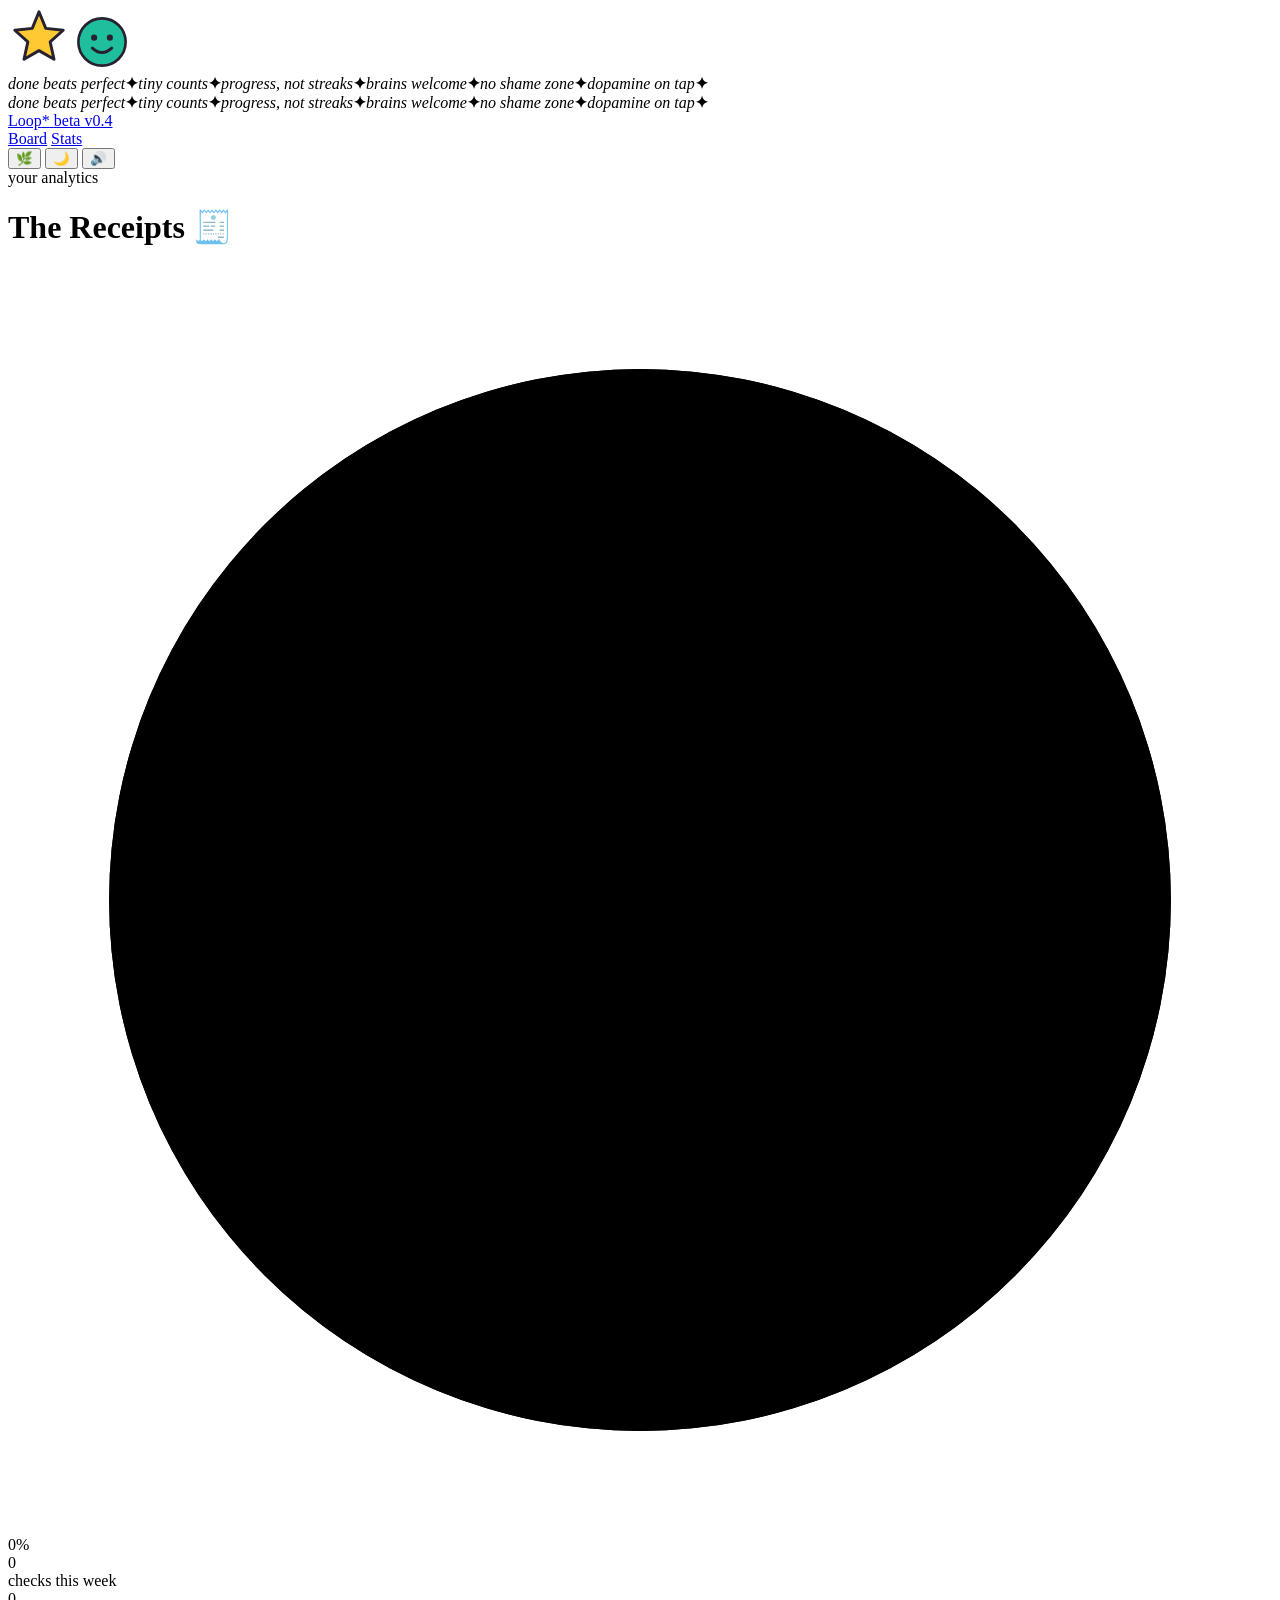
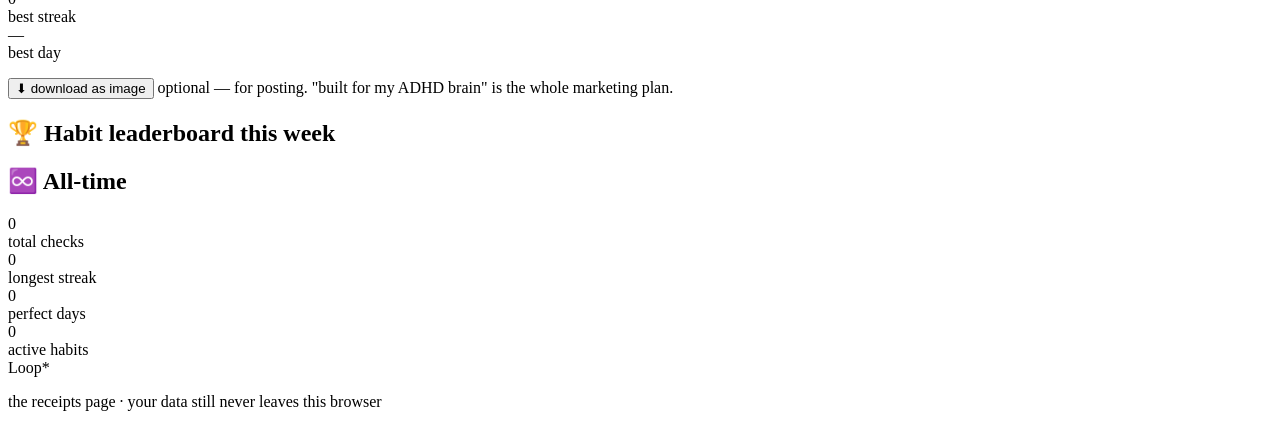
==== stats.html @ 638c5ec5 "Add files via upload" ====
<!DOCTYPE html>
<html lang="en">
<head>
  <meta charset="UTF-8">
  <meta name="viewport" content="width=device-width, initial-scale=1.0">
  <title>Loop* — the receipts</title>
  <script>
    try{ if(JSON.parse(localStorage.getItem('loop.state.v1')).theme === 'night')
      document.documentElement.setAttribute('data-theme','night'); }catch(e){}
  </script>
  <link rel="preconnect" href="https://fonts.googleapis.com">
  <link rel="preconnect" href="https://fonts.gstatic.com" crossorigin>
  <link href="https://fonts.googleapis.com/css2?family=Bricolage+Grotesque:opsz,wght@12..96,300..800&family=Atkinson+Hyperlegible:ital,wght@0,400;0,700;1,400&family=Space+Mono:wght@400;700&display=swap" rel="stylesheet">
  <link rel="stylesheet" href="css/base.css">
  <link rel="stylesheet" href="css/app.css">
  <link rel="stylesheet" href="css/theme.css">
  <link rel="stylesheet" href="css/stats.css">
</head>
<body>

  <div class="ambient" aria-hidden="true">
    <svg class="sticker st1" width="62" height="62" viewBox="0 0 64 64"><path d="M32 4l7 17 18 2-13.5 12 4 18L32 44l-15.5 9 4-18L7 23l18-2z" fill="#FFC933" stroke="#272130" stroke-width="3" stroke-linejoin="round"/></svg>
    <svg class="sticker st4" width="56" height="56" viewBox="0 0 64 64"><circle cx="32" cy="32" r="27" fill="#1FBE9C" stroke="#272130" stroke-width="3"/><circle cx="23" cy="27" r="3.5" fill="#272130"/><circle cx="41" cy="27" r="3.5" fill="#272130"/><path d="M21 39 q11 10 22 0" fill="none" stroke="#272130" stroke-width="3.5" stroke-linecap="round"/></svg>
  </div>

  <div class="ticker" aria-hidden="true">
    <div class="ticker-track">
      <div class="half"><i>done beats perfect</i><b>✦</b><i>tiny counts</i><b>✦</b><i>progress, not streaks</i><b>✦</b><i>brains welcome</i><b>✦</b><i>no shame zone</i><b>✦</b><i>dopamine on tap</i><b>✦</b></div>
      <div class="half"><i>done beats perfect</i><b>✦</b><i>tiny counts</i><b>✦</b><i>progress, not streaks</i><b>✦</b><i>brains welcome</i><b>✦</b><i>no shame zone</i><b>✦</b><i>dopamine on tap</i><b>✦</b></div>
    </div>
  </div>

  <header class="topbar">
    <div class="container">
      <a class="logo" href="index.html">Loop<span class="spark">*</span> <span class="pill">beta v0.4</span></a>
      <nav class="topnav">
        <a href="index.html">Board</a>
        <a href="stats.html" class="active">Stats</a>
      </nav>
      <button id="calmBtn" class="icon-btn" aria-pressed="false" title="calm mode">🌿</button>
      <button id="themeBtn" class="icon-btn" title="switch day / night">🌙</button>
      <button id="soundBtn" class="icon-btn" aria-pressed="true" title="toggle sounds">🔊</button>
    </div>
  </header>

  <main class="container stats-main">

    <header class="stats-head">
      <div>
        <span class="kicker">your analytics</span>
        <h1>The Receipts 🧾</h1>
      </div>
      <span class="range" id="range"></span>
    </header>

    <section class="panel">
      <div class="report-grid">
        <div class="big-ring-wrap" title="week completion">
          <svg class="big-ring" viewBox="0 0 200 200">
            <circle class="bg" cx="100" cy="100" r="84"/>
            <circle class="fg" id="bigRing" cx="100" cy="100" r="84"/>
          </svg>
          <div class="big-label"><span id="bigPct">0%</span></div>
        </div>
        <div class="stat-boxes">
          <div class="stat-box"><div class="stat-value" id="vChecks">0</div><div class="stat-label">checks this week</div></div>
          <div class="stat-box"><div class="stat-value" id="vStreak">0</div><div class="stat-label">best streak</div></div>
          <div class="stat-box"><div class="stat-value" id="vDay">—</div><div class="stat-label">best day</div></div>
        </div>
      </div>

      <div class="bars" id="bars"></div>
      <p class="quote-line" id="quoteLine"></p>

      <div class="report-actions">
        <button class="btn btn-primary" id="dlBtn">⬇ download as image</button>
        <span class="share-hint">optional — for posting. "built for my ADHD brain" is the whole marketing plan.</span>
      </div>
    </section>

    <section class="panel">
      <h2>🏆 Habit leaderboard <span class="chip">this week</span></h2>
      <div id="lb"></div>
    </section>

    <section class="panel">
      <h2>♾️ All-time</h2>
      <div class="tiles">
        <div class="tile"><div class="stat-value" id="tChecks">0</div><div class="stat-label">total checks</div></div>
        <div class="tile"><div class="stat-value" id="tStreak">0</div><div class="stat-label">longest streak</div></div>
        <div class="tile"><div class="stat-value" id="tPerfect">0</div><div class="stat-label">perfect days</div></div>
        <div class="tile"><div class="stat-value" id="tHabits">0</div><div class="stat-label">active habits</div></div>
      </div>
    </section>

  </main>

  <footer>
    <div class="container">
      <div class="foot-logo display">Loop<span class="spark">*</span></div>
      <p class="fine">the receipts page · your data still never leaves this browser</p>
    </div>
  </footer>

  <script src="js/storage.js"></script>
  <script src="js/habits.js"></script>
  <script src="js/report.js"></script>
  <script src="js/stats.js"></script>
</body>
</html>
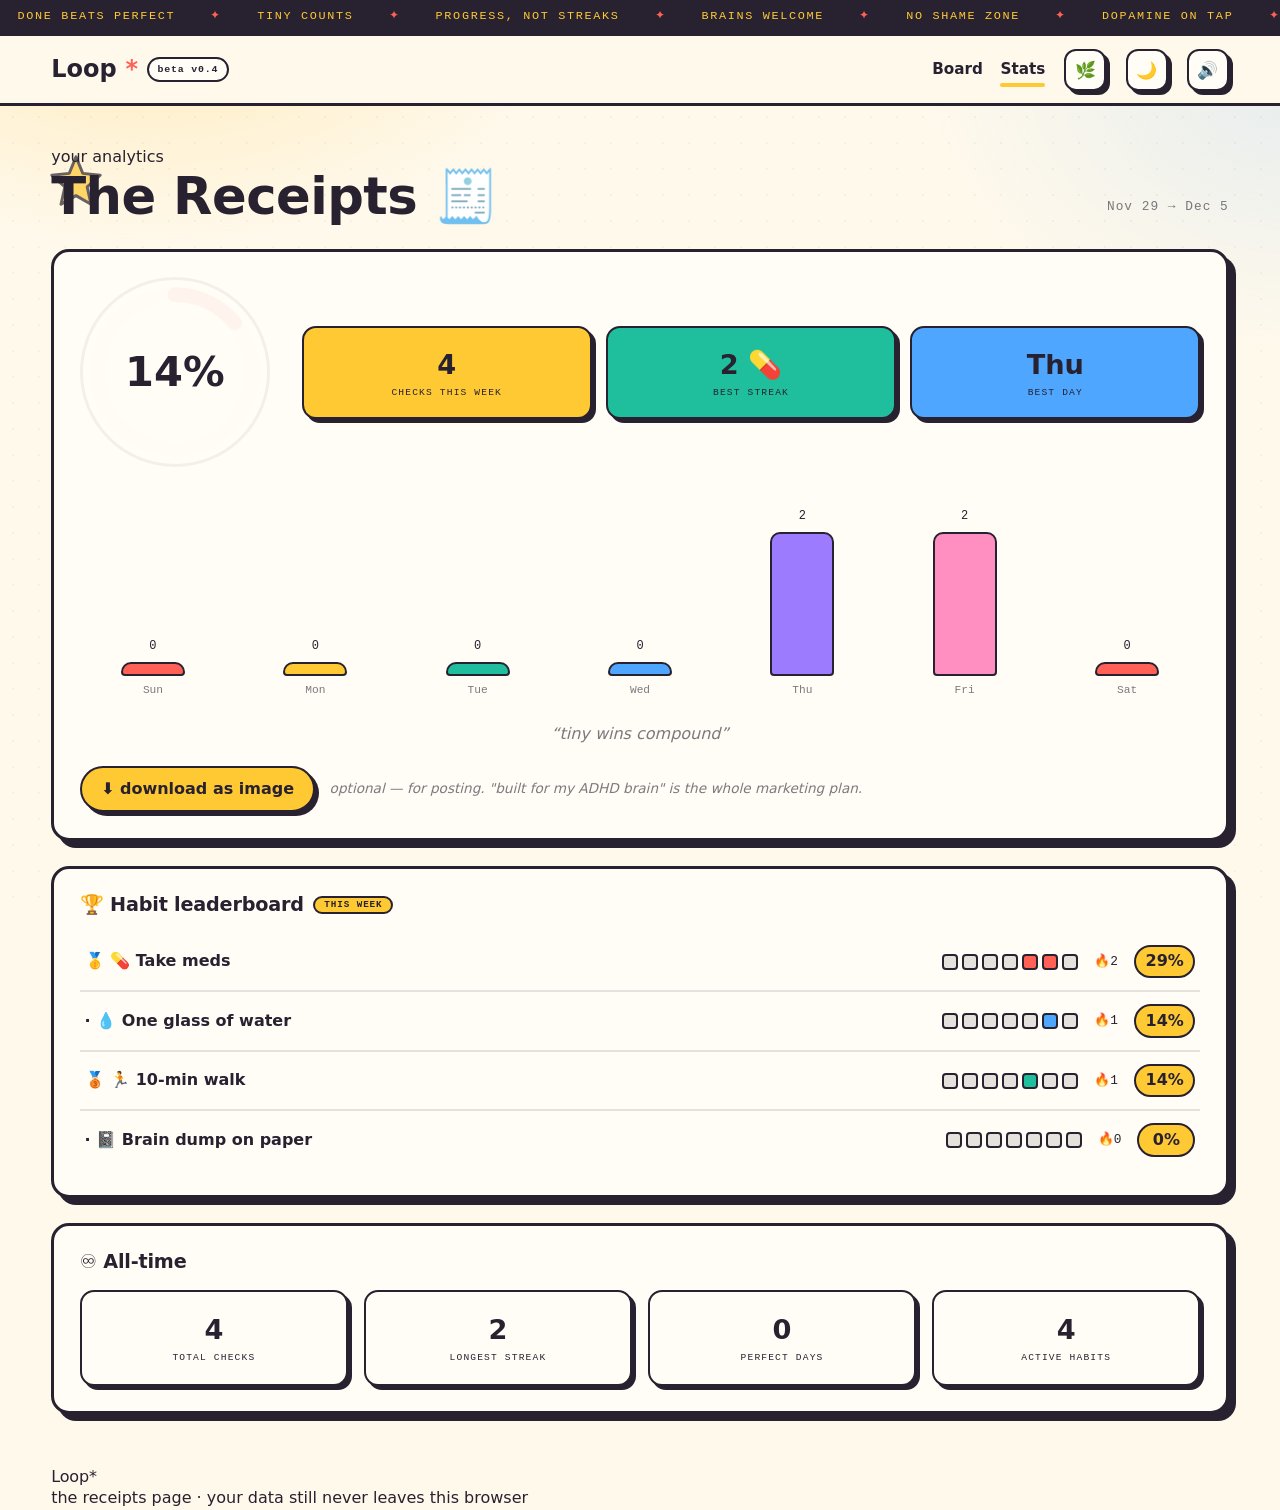
==== commit d946bf83: "Update stats.html" ====
--- a/stats.html
+++ b/stats.html
@@ -14,6 +14,7 @@
   <link rel="stylesheet" href="css/base.css">
   <link rel="stylesheet" href="css/app.css">
   <link rel="stylesheet" href="css/theme.css">
+  <link rel="stylesheet" href="css/mobile.css">
   <link rel="stylesheet" href="css/stats.css">
 </head>
 <body>
@@ -107,4 +108,4 @@
   <script src="js/report.js"></script>
   <script src="js/stats.js"></script>
 </body>
-</html>+</html>
--- a/css/base.css
+++ b/css/base.css
@@ -0,0 +1,70 @@
+/* ═══════════ css/base.css — tokens · reset · typography · ambience ═══════════ */
+
+:root{
+  --paper:#FFF9EC;      --card:#FFFDF6;
+  --ink:#272130;        --ink-60:rgba(39,33,48,.6);  --ink-12:rgba(39,33,48,.12);
+  --sun:#FFC933;  --coral:#FF6157;  --mint:#1FBE9C;
+  --sky:#4FA6FF;  --grape:#9C7BFF;  --pink:#FF8FC0;
+  --line:3px solid var(--ink);
+  --shadow:7px 7px 0 var(--ink);
+  --shadow-sm:4px 4px 0 var(--ink);
+  --r:18px; --r-sm:12px;
+  --display:"Bricolage Grotesque", system-ui, sans-serif;
+  --body:"Atkinson Hyperlegible", system-ui, sans-serif;
+  --mono:"Space Mono", monospace;
+}
+
+*,*::before,*::after{ box-sizing:border-box; margin:0; padding:0 }
+html{ scroll-behavior:smooth }
+
+body{
+  font-family:var(--body); background:var(--paper); color:var(--ink);
+  line-height:1.55; overflow-x:hidden; min-height:100vh;
+}
+
+/* layered ambient background: dot grid + warm glows */
+body::before{
+  content:""; position:fixed; inset:0; z-index:0; pointer-events:none;
+  background-image:radial-gradient(var(--ink) 1.1px, transparent 1.1px);
+  background-size:26px 26px; opacity:.06;
+}
+body::after{
+  content:""; position:fixed; inset:0; z-index:0; pointer-events:none;
+  background:
+    radial-gradient(620px 420px at 12% -5%, rgba(255,201,51,.30), transparent 70%),
+    radial-gradient(540px 400px at 102% 8%, rgba(79,166,255,.14), transparent 70%);
+}
+
+img,svg{ display:block; max-width:100% }
+button,input,select{ font:inherit; color:inherit }
+button{ cursor:pointer; background:none; border:none }
+a{ color:inherit; text-decoration:none }
+::selection{ background:var(--sun); color:var(--ink) }
+:focus-visible{ outline:3px dashed var(--coral); outline-offset:3px; border-radius:4px }
+
+.container{ width:min(1200px, 92vw); margin-inline:auto; position:relative; z-index:2 }
+h1,h2,h3,.display{ font-family:var(--display); line-height:1.05; letter-spacing:-.01em }
+
+/* floating stickers */
+.ambient{ position:fixed; inset:0; z-index:1; pointer-events:none; overflow:hidden }
+.sticker{ position:absolute; opacity:.9; animation:float 7s ease-in-out infinite alternate }
+.st1{ top:17%; left:3.5% }
+.st2{ top:11%; right:4.5%; animation-delay:-2s }
+.st3{ bottom:27%; left:5%; animation-delay:-4s }
+.st4{ bottom:10%; right:7%; animation-delay:-1s }
+.st5{ top:46%; right:2.5%; animation-delay:-3s }
+.big-ring{ position:absolute; border:3px solid var(--ink); border-radius:50%; opacity:.05 }
+.r-a{ width:520px; height:520px; top:-180px; right:-160px }
+.r-b{ width:380px; height:380px; bottom:-160px; left:-140px }
+@keyframes float{ from{ transform:translateY(-10px) rotate(-6deg) } to{ transform:translateY(14px) rotate(7deg) } }
+
+.pill{
+  font-family:var(--mono); font-size:.62rem; letter-spacing:.08em;
+  border:2px solid var(--ink); border-radius:999px; padding:.15rem .55rem;
+  background:var(--card); vertical-align:middle;
+}
+
+@media (prefers-reduced-motion: reduce){
+  *{ animation:none !important; transition:none !important }
+  html{ scroll-behavior:auto }
+}
--- a/css/app.css
+++ b/css/app.css
@@ -0,0 +1,143 @@
+/* ═══════════ css/app.css — ticker · topbar · board · timer · composer ═══════════ */
+
+/* --- ticker --- */
+.ticker{ background:var(--ink); color:var(--sun); overflow:hidden; border-bottom:var(--line); position:relative; z-index:3 }
+.ticker-track{ display:flex; width:max-content; animation:tick 28s linear infinite }
+.half{ display:flex; gap:2.2rem; padding:.45rem 1.1rem .45rem 1.1rem; font-family:var(--mono); font-size:.74rem; letter-spacing:.14em; text-transform:uppercase; white-space:nowrap }
+.half i{ font-style:normal } .half b{ color:var(--coral); font-weight:400 }
+@keyframes tick{ to{ transform:translateX(-50%) } }
+
+/* --- topbar --- */
+.topbar{ position:sticky; top:0; z-index:50; background:var(--paper); border-bottom:var(--line) }
+.topbar .container{ display:flex; align-items:center; gap:1.2rem; padding:.8rem 0; flex-wrap:wrap }
+.logo{ font-family:var(--display); font-weight:800; font-size:1.5rem; display:flex; align-items:center; gap:.55rem }
+.logo .spark{ color:var(--coral); display:inline-block; animation:wiggle 3s ease-in-out infinite }
+@keyframes wiggle{ 0%,100%{ transform:rotate(-8deg) } 50%{ transform:rotate(10deg) scale(1.15) } }
+.topnav{ display:flex; gap:1.1rem; margin-left:auto; font-weight:700; font-size:.95rem }
+.topnav a{ position:relative; padding:.2rem 0 }
+.topnav a::after{ content:""; position:absolute; left:0; bottom:-3px; height:4px; width:0; background:var(--sun); border-radius:2px; transition:width .25s }
+.topnav a:hover::after{ width:100% }
+.icon-btn{ width:42px; height:42px; border:2.5px solid var(--ink); border-radius:12px; background:var(--card); box-shadow:var(--shadow-sm); font-size:1.05rem; transition:transform .15s, box-shadow .15s }
+.icon-btn:hover{ transform:translate(-2px,-2px); box-shadow:6px 6px 0 var(--ink) }
+.icon-btn:active{ transform:translate(2px,2px); box-shadow:1px 1px 0 var(--ink) }
+
+/* --- layout --- */
+.app-grid{ display:grid; grid-template-columns:1.15fr .85fr; gap:1.6rem; padding:2.4rem 0 3.4rem; align-items:start }
+.side{ display:grid; gap:1.6rem }
+.panel{ background:var(--card); border:var(--line); border-radius:var(--r); box-shadow:var(--shadow); padding:1.6rem; position:relative }
+.panel h2{ font-size:1.2rem; margin-bottom:1.1rem; display:flex; align-items:center; gap:.6rem; flex-wrap:wrap }
+.chip{ font-family:var(--mono); font-size:.58rem; letter-spacing:.1em; text-transform:uppercase; border:2px solid var(--ink); border-radius:999px; padding:.12rem .55rem; background:var(--sun) }
+
+/* --- today head + progress ring --- */
+.today-head{ display:flex; align-items:center; gap:1rem; margin-bottom:1.3rem; flex-wrap:wrap }
+.today-head h1{ font-size:clamp(2rem, 4vw, 2.7rem); font-weight:800 }
+.today-date{ font-family:var(--mono); font-size:.78rem; color:var(--ink-60); text-transform:uppercase; letter-spacing:.12em }
+.ring-wrap{ margin-left:auto; position:relative; width:76px; height:76px }
+.ring{ transform:rotate(-90deg) }
+.ring circle{ fill:none; stroke-width:9; stroke-linecap:round }
+.ring .bg{ stroke:var(--ink-12) }
+.ring .fg{ stroke:var(--coral); stroke-dasharray:188.5; stroke-dashoffset:188.5; transition:stroke-dashoffset .6s cubic-bezier(.6,0,.2,1.4) }
+.ring-label{ position:absolute; inset:0; display:grid; place-items:center; font-family:var(--mono); font-weight:700; font-size:.85rem }
+
+/* --- energy check-in --- */
+.battery{ display:flex; align-items:center; gap:.7rem; flex-wrap:wrap; margin-bottom:1.3rem; padding:.8rem 1rem; border:2.5px dashed var(--ink); border-radius:var(--r-sm); background:rgba(255,201,51,.16) }
+.battery-label{ font-weight:700; font-size:.9rem }
+.battery-cells{ display:flex; gap:.35rem }
+.bcell{ width:26px; height:16px; border:2px solid var(--ink); border-radius:4px; background:var(--card); transition:transform .12s, background .2s }
+.bcell:hover{ transform:translateY(-3px) }
+.bcell.on{ background:var(--mint) }
+.battery-note{ font-size:.85rem; color:var(--ink-60); font-style:italic }
+
+/* --- habit rows --- */
+.habit-list{ list-style:none; display:grid; gap:.8rem }
+.habit{
+  display:flex; align-items:center; gap:.9rem; background:var(--card);
+  border:2.5px solid var(--ink); border-radius:var(--r-sm); padding:.8rem .9rem;
+  box-shadow:var(--shadow-sm); position:relative;
+  transition:transform .16s, box-shadow .16s, background .3s;
+}
+.habit:hover{ transform:translate(-2px,-2px); box-shadow:6px 6px 0 var(--ink) }
+.habit.is-done{ background:var(--card); background:color-mix(in srgb, var(--tint) 20%, var(--card)) }
+.habit.is-done .habit-name{ text-decoration:line-through; text-decoration-thickness:3px }
+.check{ width:38px; height:38px; flex:none; border:2.5px solid var(--ink); border-radius:10px; background:var(--paper); display:grid; place-items:center; font-size:1.15rem; transition:background .2s }
+.habit.is-done .check{ background:var(--tint); animation:pop .45s cubic-bezier(.5,1.8,.4,1) }
+.habit-meta{ min-width:0; flex:1 }
+.habit-name{ font-family:var(--display); font-weight:700; font-size:1.05rem; display:block }
+.habit-sub{ font-size:.74rem; color:var(--ink-60); font-family:var(--mono) }
+.flame{ font-family:var(--mono); font-size:.78rem; border:2px solid var(--ink); border-radius:999px; padding:.2rem .55rem; background:var(--card); flex:none }
+.flame.hot{ background:var(--coral); animation:flicker 1.6s ease-in-out infinite }
+@keyframes flicker{ 0%,100%{ transform:rotate(-2deg) } 50%{ transform:rotate(2deg) scale(1.06) } }
+@keyframes pop{ 0%{ transform:scale(.4) rotate(-14deg) } 60%{ transform:scale(1.2) rotate(8deg) } 100%{ transform:scale(1) } }
+.del{ width:30px; height:30px; flex:none; border:2px solid var(--ink); border-radius:8px; background:var(--paper); font-size:.8rem; opacity:0; transition:opacity .15s, background .15s }
+.habit:hover .del, .habit:focus-within .del{ opacity:1 }
+.del:hover{ background:var(--coral); color:#fff }
+
+.add-row{ width:100%; margin-top:.9rem; padding:.95rem; border:3px dashed var(--ink); border-radius:var(--r-sm); font-family:var(--display); font-weight:700; font-size:1rem; transition:background .2s, transform .15s }
+.add-row:hover{ background:rgba(255,201,51,.35); transform:translateY(-2px) }
+
+.done-banner{ margin-top:1.2rem; background:var(--ink); color:var(--sun); border-radius:var(--r-sm); padding:1rem 1.2rem; font-family:var(--display); font-weight:800; font-size:1.1rem; animation:bannerIn .5s cubic-bezier(.4,1.6,.4,1) }
+@keyframes bannerIn{ from{ transform:scale(.85); opacity:0 } }
+
+/* --- spotlight --- */
+.spot-card{ border:2.5px solid var(--ink); border-radius:var(--r-sm); padding:1.2rem; background:rgba(79,166,255,.12); display:grid; gap:.6rem; text-align:center; min-height:150px; align-content:center }
+.spot-emoji{ font-size:2.6rem; animation:bob 2.4s ease-in-out infinite }
+@keyframes bob{ 0%,100%{ transform:translateY(0) } 50%{ transform:translateY(-6px) } }
+.spot-name{ font-family:var(--display); font-weight:800; font-size:1.3rem }
+.spot-hint{ font-size:.85rem; color:var(--ink-60); font-style:italic }
+.spot-actions{ display:flex; gap:.6rem; justify-content:center; margin-top:.9rem }
+
+/* --- buttons --- */
+.btn{ font-family:var(--display); font-weight:700; border:2.5px solid var(--ink); border-radius:999px; padding:.55rem 1.2rem; background:var(--card); box-shadow:var(--shadow-sm); transition:transform .15s, box-shadow .15s }
+.btn:hover{ transform:translate(-2px,-2px); box-shadow:5px 5px 0 var(--ink) }
+.btn:active{ transform:translate(2px,2px); box-shadow:0 0 0 var(--ink) }
+.btn:disabled{ opacity:.45; pointer-events:none }
+.btn-primary{ background:var(--sun) }
+
+/* --- timer --- */
+.timer-body{ display:grid; justify-items:center; gap:.9rem }
+.timer-ring-wrap{ position:relative; width:180px; height:180px }
+.timer-ring{ transform:rotate(-90deg) }
+.timer-ring circle{ fill:none; stroke-width:8; stroke-linecap:round }
+.timer-ring .bg{ stroke:var(--ink-12) }
+.timer-ring .fg{ stroke:var(--mint); stroke-dasharray:339.3; transition:stroke-dashoffset .9s linear }
+.timer-digits{ position:absolute; inset:0; display:grid; place-items:center; font-family:var(--mono); font-weight:700; font-size:2.1rem }
+.timer-presets{ display:flex; gap:.5rem }
+.preset{ font-family:var(--mono); font-size:.78rem; border:2px solid var(--ink); border-radius:999px; padding:.3rem .8rem; background:var(--card); transition:background .2s, color .2s }
+.preset.active{ background:var(--ink); color:var(--paper) }
+.timer-controls{ display:flex; gap:.7rem }
+.whisper{ min-height:1.4em; font-style:italic; color:var(--ink-60); font-size:.9rem; text-align:center; transition:opacity .35s }
+.timer-done{ animation:flash .6s ease 3 }
+@keyframes flash{ 50%{ background:var(--sun) } }
+
+/* --- 7-day heatmap --- */
+.heat{ display:grid; gap:.5rem }
+.heat-row{ display:grid; grid-template-columns:minmax(64px, 96px) repeat(7, 1fr); gap:.4rem; align-items:center }
+.heat-label{ font-size:.72rem; font-family:var(--mono); overflow:hidden; text-overflow:ellipsis; white-space:nowrap }
+.heat-cell{ aspect-ratio:1; border:2px solid var(--ink); border-radius:5px; background:var(--ink-12) }
+.heat-cell.on{ background:var(--tint) }
+.heat-head span{ font-family:var(--mono); font-size:.65rem; text-align:center; color:var(--ink-60) }
+
+/* --- composer dialog --- */
+dialog{ border:var(--line); border-radius:var(--r); box-shadow:10px 10px 0 var(--ink); background:var(--card); padding:1.6rem; width:min(460px, 92vw) }
+dialog::backdrop{ background:rgba(39,33,48,.5) }
+dialog h3{ font-size:1.5rem; margin-bottom:.3rem }
+.hint{ font-size:.85rem; color:var(--ink-60); margin-bottom:.6rem; font-style:italic }
+.field-label{ font-family:var(--mono); font-size:.66rem; text-transform:uppercase; letter-spacing:.12em; display:block; margin:.95rem 0 .4rem }
+#hName{ width:100%; border:2.5px solid var(--ink); border-radius:10px; padding:.7rem .8rem; background:var(--paper) }
+#hFreq{ width:100%; border:2.5px solid var(--ink); border-radius:10px; padding:.55rem .7rem; background:var(--paper) }
+.pick-row{ display:flex; flex-wrap:wrap; gap:.45rem }
+.emoji-opt{ width:40px; height:40px; border:2.5px solid var(--ink); border-radius:10px; background:var(--paper); font-size:1.1rem; display:grid; place-items:center; transition:transform .12s, background .2s }
+.emoji-opt:hover{ transform:translateY(-2px) }
+.emoji-opt.sel{ background:var(--sun); transform:scale(1.08) }
+.color-opt{ width:32px; height:32px; border-radius:50%; border:2.5px solid var(--ink); transition:transform .12s }
+.color-opt:hover{ transform:scale(1.12) }
+.color-opt.sel{ box-shadow:0 0 0 3px var(--card), 0 0 0 6px var(--ink) }
+dialog menu{ display:flex; gap:.7rem; justify-content:flex-end; margin-top:1.5rem; list-style:none }
+.shake{ animation:shake .35s }
+@keyframes shake{ 25%{ transform:translateX(-6px) } 75%{ transform:translateX(6px) } }
+
+/* --- confetti + helpers --- */
+#confettiLayer{ position:fixed; inset:0; pointer-events:none; z-index:99 }
+.bit{ position:absolute; font-size:1rem; will-change:transform, opacity }
+.pulse-me{ animation:pulseMe 1s ease 2 }
+@keyframes pulseMe{ 50%{ transform:scale(1.03); box-shadow:0 0 0 7px rgba(255,201,51,.55) } }
--- a/css/theme.css
+++ b/css/theme.css
@@ -0,0 +1,66 @@
+/* ═══════════ css/theme.css — calm pass · calm mode · night mode · data bar ═══════════
+   Loads LAST, so it can override everything above it without touching old files. */
+
+/* --- 00 · calm pass: turn the default volume down one notch --- */
+body::before{ opacity:.045 }                 /* quieter dot grid */
+.ticker-track{ animation-duration:42s }      /* slower, gentler scroll */
+.ambient .sticker{ opacity:.7 }
+
+/* --- 01 · 🌿 calm mode --- */
+body.calm .ambient{ display:none }                       /* no floating stickers */
+body.calm .ticker-track{ animation:none }                /* ticker stops moving */
+body.calm .spark,
+body.calm .flame.hot,
+body.calm .spot-emoji{ animation:none }                  /* no wiggles */
+body.calm .rule:hover{ transform:none }
+body.calm .habit:hover{ transform:none; box-shadow:var(--shadow-sm) }
+body.calm #calmBtn{ background:var(--mint) }
+
+/* --- 02 · 🌙 night mode (token swap does 90% of the work) --- */
+[data-theme="night"]{
+  --paper:#17141F;
+  --card:#211D2E;
+  --ink:#f1ecdf;
+  --ink-60:rgba(241,236,223,.62);
+  --ink-12:rgba(241,236,223,.14);
+}
+[data-theme="night"] body::after{ opacity:.5 }           /* dim the glows */
+[data-theme="night"] .ticker{ background:#0D0B12 }       /* keep ticker dark */
+[data-theme="night"] footer{ background:#0D0B12; color:#F1ECDF }
+
+/* --- 03 · footer data bar --- */
+.data-bar{
+  width:100%; display:flex; gap:.6rem; flex-wrap:wrap;
+  margin-top:1.2rem; padding-top:1.1rem;
+  border-top:2px dashed rgba(128,128,128,.45);
+}
+.btn.mini{ font-size:.8rem; padding:.4rem .95rem; background:var(--card); color:var(--ink) }
+.btn.mini.danger{ background:var(--coral); color:#fff } 
+/* --- 04 · BUGFIX: dialog text blending in on dark ---
+   Browser UA styles hardcode `color: black` on <dialog>, which beats
+   inheritance. Our declaration beats the UA style, so this wins. */
+dialog{ color:var(--ink) }
+#hName::placeholder{ color:var(--ink-60) }
+
+/* also make NATIVE controls (the select dropdown popup, scrollbars,
+   confirm() boxes) follow the theme instead of staying white */
+[data-theme="night"]{ color-scheme: dark }
+/* --- 05 · v0.3 — notes · edit · archive · report button --- */
+textarea{ font:inherit; color:inherit }
+textarea#hNote{ width:100%; border:2.5px solid var(--ink); border-radius:10px; padding:.6rem .8rem; background:var(--paper); resize:vertical }
+
+.edit{ width:30px; height:30px; flex:none; border:2px solid var(--ink); border-radius:8px; background:var(--paper); font-size:.85rem; opacity:0; transition:opacity .15s, background .15s }
+.habit:hover .edit, .habit:focus-within .edit{ opacity:1 }
+.edit:hover{ background:var(--sun) }
+@media (hover:none){ .del, .edit{ opacity:1 } }   /* touchscreens have no hover */
+
+.note-chip{ font-size:.95rem; cursor:help; flex:none }
+
+.archive-toggle{ margin-top:.7rem; font-family:var(--mono); font-size:.78rem; border:2px dashed var(--ink); border-radius:999px; padding:.35rem .95rem }
+.archive-toggle:hover{ background:rgba(156,123,255,.25) }
+.archive-tray{ margin-top:.7rem; display:grid; gap:.5rem; border:2.5px dashed var(--ink); border-radius:var(--r-sm); padding:.8rem; background:rgba(156,123,255,.1) }
+.arch-row{ display:flex; align-items:center; gap:.6rem }
+.arch-name{ flex:1; font-size:.9rem; opacity:.75; text-decoration:line-through }
+.arch-row .btn.mini{ box-shadow:2px 2px 0 var(--ink) }
+
+.report-btn{ margin-top:1rem; width:100% }
--- a/css/stats.css
+++ b/css/stats.css
@@ -0,0 +1,62 @@
+/* ═══════════ css/stats.css — the receipts page ═══════════ */
+
+.stats-main{ padding:2.4rem 0 3.4rem; display:grid; gap:1.6rem }
+.stats-head{ display:flex; align-items:end; gap:1rem; flex-wrap:wrap }
+.stats-head h1{ font-size:clamp(2.2rem, 5vw, 3.2rem); font-weight:800 }
+.range{ margin-left:auto; font-family:var(--mono); font-size:.8rem; color:var(--ink-60); letter-spacing:.08em; padding-bottom:.4rem }
+.topnav a.active::after{ width:100% }
+
+/* week ring */
+.report-grid{ display:grid; grid-template-columns:auto 1fr; gap:2rem; align-items:center }
+.big-ring-wrap{ position:relative; width:190px; height:190px }
+.big-ring{ transform:rotate(-90deg) }
+.big-ring circle{ fill:none; stroke-width:16; stroke-linecap:round }
+.big-ring .bg{ stroke:var(--ink-12) }
+.big-ring .fg{ stroke:var(--coral); stroke-dasharray:527.8; stroke-dashoffset:527.8; transition:stroke-dashoffset 1.2s cubic-bezier(.3,.7,.3,1) }
+.big-label{ position:absolute; inset:0; display:grid; place-items:center; font-family:var(--display); font-weight:800; font-size:2.6rem }
+
+.stat-boxes{ display:grid; grid-template-columns:repeat(3, 1fr); gap:.9rem }
+.stat-box{ border:2.5px solid var(--ink); border-radius:14px; padding:1rem .8rem; text-align:center; box-shadow:var(--shadow-sm); background:var(--sun) }
+.stat-box:nth-child(2){ background:var(--mint) }
+.stat-box:nth-child(3){ background:var(--sky) }
+.stat-value{ font-family:var(--display); font-weight:800; font-size:1.7rem }
+.stat-label{ font-family:var(--mono); font-size:.6rem; letter-spacing:.12em; text-transform:uppercase }
+
+/* animated bars */
+.bars{ display:flex; gap:1rem; align-items:end; height:200px; margin-top:2rem }
+.bar-col{ flex:1; height:100%; display:grid; justify-items:center; align-content:end; gap:.4rem }
+.bar{ width:100%; max-width:64px; height:0; border:2.5px solid var(--ink); border-radius:10px 10px 4px 4px; transition:height .9s cubic-bezier(.2,.8,.3,1) }
+.bar-count{ font-family:var(--mono); font-size:.75rem }
+.bar-day{ font-family:var(--mono); font-size:.7rem; color:var(--ink-60) }
+
+.quote-line{ margin-top:1.4rem; text-align:center; font-style:italic; color:var(--ink-60) }
+.report-actions{ display:flex; gap:.9rem; align-items:center; margin-top:1.2rem; flex-wrap:wrap }
+.share-hint{ font-size:.85rem; color:var(--ink-60); font-style:italic }
+
+/* leaderboard */
+.lb-row{ display:grid; grid-template-columns:minmax(120px, 1.3fr) auto auto auto; gap:1rem; align-items:center; padding:.75rem .3rem; border-top:2px solid var(--ink-12) }
+.lb-row:first-child{ border-top:none }
+.lb-name{ font-family:var(--display); font-weight:700 }
+.lb-cells{ display:flex; gap:4px }
+.lb-cells i{ width:16px; height:16px; border:2px solid var(--ink); border-radius:4px; background:var(--ink-12) }
+.lb-cells i.on{ background:var(--tint) }
+.lb-streak{ font-family:var(--mono); font-size:.8rem }
+.lb-pct{ font-family:var(--display); font-weight:800; font-size:1rem; border:2px solid var(--ink); border-radius:999px; padding:.15rem .6rem; background:var(--sun); min-width:58px; text-align:center }
+.empty{ font-style:italic; color:var(--ink-60); padding:.6rem .2rem }
+
+/* all-time tiles */
+.tiles{ display:grid; grid-template-columns:repeat(4, 1fr); gap:1rem }
+.tile{ border:2.5px solid var(--ink); border-radius:14px; padding:1.1rem .8rem; text-align:center; background:var(--card); box-shadow:var(--shadow-sm) }
+
+/* the report link on the board page (anchor needs block display) */
+.report-btn{ display:block; text-align:center }
+
+@media (max-width: 860px){
+  .report-grid{ grid-template-columns:1fr; justify-items:center }
+  .stat-boxes{ width:100% }
+  .tiles{ grid-template-columns:repeat(2, 1fr) }
+}
+@media (max-width: 560px){
+  .lb-cells{ display:none }
+  .bars{ gap:.5rem }
+}
